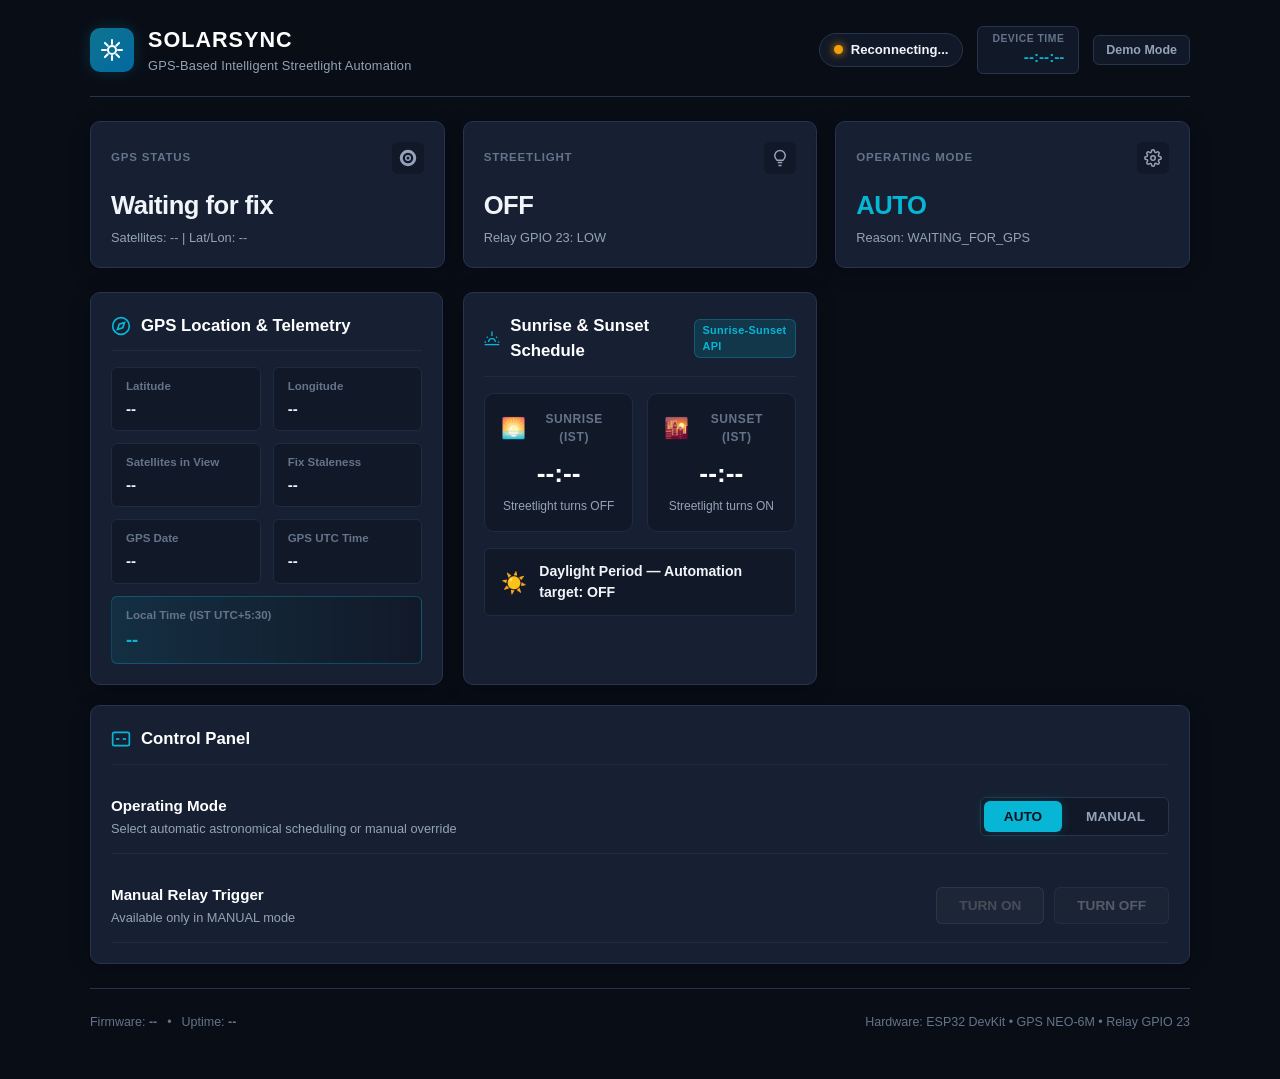
==== frontend/index.html @ d2d568d8 "Initial commit: ESP32 SolarSync smart streetlight firmware and web dashboard" ====
<!DOCTYPE html>
<html lang="en">

<head>
  <meta charset="UTF-8">
  <meta name="viewport" content="width=device-width, initial-scale=1.0">
  <title>SolarSync — Smart Streetlight Automation</title>
  <link rel="stylesheet" href="style.css">
</head>

<body>
  <!-- Demo Mode Banner (Hidden by default) -->
  <div id="demo-banner" class="demo-banner hidden" role="alert">
    <span>⚠️ DEMO MODE — SAMPLE DATA, NOT FROM HARDWARE</span>
    <button id="btn-exit-demo" class="btn-demo-exit" title="Exit Demo Mode">Exit Demo</button>
  </div>

  <div class="app-container">
    <!-- Top Bar -->
    <header class="top-bar">
      <div class="brand">
        <div class="brand-icon">
          <!-- Streetlight / Solar SVG -->
          <svg viewBox="0 0 24 24" fill="none" stroke="currentColor" stroke-width="2" stroke-linecap="round"
            stroke-linejoin="round">
            <path
              d="M12 2v4M12 18v4M4.93 4.93l2.83 2.83M16.24 16.24l2.83 2.83M2 12h4M18 12h4M4.93 19.07l2.83-2.83M16.24 7.76l2.83-2.83" />
            <circle cx="12" cy="12" r="4" />
          </svg>
        </div>
        <div>
          <h1 class="brand-title">SOLARSYNC</h1>
          <p class="brand-subtitle">GPS-Based Intelligent Streetlight Automation</p>
        </div>
      </div>

      <div class="header-status">
        <div class="status-pill" id="connection-pill">
          <span class="status-dot dot-offline" id="connection-dot"></span>
          <span id="connection-text">Connecting...</span>
        </div>
        <div class="system-time" id="header-time-container">
          <span class="time-label">DEVICE TIME</span>
          <span class="time-value" id="header-time">--:--:--</span>
        </div>
        <button id="btn-toggle-demo" class="btn-secondary-sm" title="Toggle Simulation Demo Mode">Demo Mode</button>
      </div>
    </header>

    <!-- Global Offline Warning Banner -->
    <div id="offline-banner" class="offline-alert hidden" role="alert">
      <span>⚠️ ESP32 unreachable. Attempting automatic reconnection... Live data is stale.</span>
    </div>

    <!-- Overview Cards (3 Cards) -->
    <section class="overview-grid">
      <!-- 1. GPS Status -->
      <div class="card overview-card">
        <div class="card-header">
          <span class="card-label">GPS STATUS</span>
          <div class="icon-wrap">
            <svg viewBox="0 0 24 24" fill="none" stroke="currentColor" stroke-width="2">
              <path d="M12 2a10 10 0 1 0 10 10A10 10 0 0 0 12 2zm0 18a8 8 0 1 1 8-8 8 8 0 0 1-8 8z" />
              <circle cx="12" cy="12" r="3" />
            </svg>
          </div>
        </div>
        <div class="overview-body">
          <div class="overview-primary" id="card-gps-badge">Waiting for fix</div>
          <div class="overview-sub" id="card-gps-sub">Satellites: -- | Lat/Lon: --</div>
        </div>
      </div>

      <!-- 2. Streetlight Status -->
      <div class="card overview-card" id="card-light-container">
        <div class="card-header">
          <span class="card-label">STREETLIGHT</span>
          <div class="icon-wrap" id="light-icon-wrap">
            <svg viewBox="0 0 24 24" fill="none" stroke="currentColor" stroke-width="2">
              <path d="M9 18h6M10 22h4M12 2a7 7 0 0 0-7 7c0 2.5 1.5 4.5 3 6h8c1.5-1.5 3-3.5 3-6a7 7 0 0 0-7-7z" />
            </svg>
          </div>
        </div>
        <div class="overview-body">
          <div class="overview-primary light-state" id="card-light-state">OFF</div>
          <div class="overview-sub" id="card-light-sub">Relay GPIO 23: LOW</div>
        </div>
      </div>

      <!-- 3. Operating Mode -->
      <div class="card overview-card">
        <div class="card-header">
          <span class="card-label">OPERATING MODE</span>
          <div class="icon-wrap">
            <svg viewBox="0 0 24 24" fill="none" stroke="currentColor" stroke-width="2">
              <path d="M12 15a3 3 0 1 0 0-6 3 3 0 0 0 0 6z" />
              <path
                d="M19.4 15a1.65 1.65 0 0 0 .33 1.82l.06.06a2 2 0 1 1-2.83 2.83l-.06-.06a1.65 1.65 0 0 0-1.82-.33 1.65 1.65 0 0 0-1 1.51V21a2 2 0 1 1-4 0v-.09A1.65 1.65 0 0 0 9 19.4a1.65 1.65 0 0 0-1.82.33l-.06.06a2 2 0 1 1-2.83-2.83l.06-.06a1.65 1.65 0 0 0 .33-1.82 1.65 1.65 0 0 0-1.51-1H3a2 2 0 1 1 0-4h.09A1.65 1.65 0 0 0 4.6 9a1.65 1.65 0 0 0-.33-1.82l-.06-.06a2 2 0 1 1 2.83-2.83l.06.06a1.65 1.65 0 0 0 1.82.33H9a1.65 1.65 0 0 0 1-1.51V3a2 2 0 1 1 4 0v.09a1.65 1.65 0 0 0 1 1.51 1.65 1.65 0 0 0 1.82-.33l.06-.06a2 2 0 1 1 2.83 2.83l-.06.06a1.65 1.65 0 0 0-.33 1.82V9a1.65 1.65 0 0 0 1.51 1H21a2 2 0 1 1 0 4h-.09a1.65 1.65 0 0 0-1.51 1z" />
            </svg>
          </div>
        </div>
        <div class="overview-body">
          <div class="overview-primary mode-badge" id="card-mode-badge">AUTO</div>
          <div class="overview-sub" id="card-mode-reason">Reason: WAITING_FOR_GPS</div>
        </div>
      </div>
    </section>

    <!-- Main Content Grid -->
    <main class="details-grid">
      <!-- GPS Information Section -->
      <section class="card detail-card">
        <div class="section-title">
          <svg viewBox="0 0 24 24" fill="none" stroke="currentColor" stroke-width="2" class="title-icon">
            <circle cx="12" cy="12" r="10" />
            <polygon points="16.24 7.76 14.12 14.12 7.76 16.24 9.88 9.88 16.24 7.76" />
          </svg>
          <h2>GPS Location & Telemetry</h2>
        </div>

        <div class="gps-telemetry-grid">
          <div class="metric-item">
            <span class="metric-label">Latitude</span>
            <span class="metric-val" id="gps-lat">--</span>
          </div>
          <div class="metric-item">
            <span class="metric-label">Longitude</span>
            <span class="metric-val" id="gps-lon">--</span>
          </div>
          <div class="metric-item">
            <span class="metric-label">Satellites in View</span>
            <span class="metric-val" id="gps-sats">--</span>
          </div>
          <div class="metric-item">
            <span class="metric-label">Fix Staleness</span>
            <span class="metric-val" id="gps-age">--</span>
          </div>
          <div class="metric-item">
            <span class="metric-label">GPS Date</span>
            <span class="metric-val" id="gps-date">--</span>
          </div>
          <div class="metric-item">
            <span class="metric-label">GPS UTC Time</span>
            <span class="metric-val" id="gps-utc">--</span>
          </div>
          <div class="metric-item highlight-metric">
            <span class="metric-label">Local Time (IST UTC+5:30)</span>
            <span class="metric-val accent-val" id="gps-local">--</span>
          </div>
        </div>
      </section>

      <!-- Solar Schedule Section -->
      <section class="card detail-card">
        <div class="section-title">
          <svg viewBox="0 0 24 24" fill="none" stroke="currentColor" stroke-width="2" class="title-icon">
            <path d="M17 18a5 5 0 0 0-10 0" />
            <line x1="12" y1="2" x2="12" y2="9" />
            <line x1="4.22" y1="10.22" x2="5.64" y2="11.64" />
            <line x1="1" y1="18" x2="3" y2="18" />
            <line x1="21" y1="18" x2="23" y2="18" />
            <line x1="18.36" y1="11.64" x2="19.78" y2="10.22" />
            <line x1="23" y1="22" x2="1" y2="22" />
          </svg>
          <h2>Sunrise & Sunset Schedule</h2>
          <span class="api-tag">Sunrise-Sunset API</span>
        </div>

        <div class="solar-timing-container">
          <div class="solar-card sunrise-card">
            <div class="solar-badge-header">
              <span class="solar-icon">🌅</span>
              <span class="solar-label">SUNRISE (IST)</span>
            </div>
            <div class="solar-time" id="val-sunrise">--:--</div>
            <div class="solar-desc">Streetlight turns OFF</div>
          </div>

          <div class="solar-card sunset-card">
            <div class="solar-badge-header">
              <span class="solar-icon">🌇</span>
              <span class="solar-label">SUNSET (IST)</span>
            </div>
            <div class="solar-time" id="val-sunset">--:--</div>
            <div class="solar-desc">Streetlight turns ON</div>
          </div>
        </div>

        <div class="solar-state-banner" id="solar-state-container">
          <span class="state-icon" id="solar-state-icon">☀️</span>
          <span class="state-text" id="solar-state-text">Daylight Period — Automation target: OFF</span>
        </div>
      </section>

      <!-- Control Panel -->
      <section class="card detail-card control-panel">
        <div class="section-title">
          <svg viewBox="0 0 24 24" fill="none" stroke="currentColor" stroke-width="2" class="title-icon">
            <rect x="2" y="4" width="20" height="16" rx="2" />
            <line x1="6" y1="12" x2="10" y2="12" />
            <line x1="14" y1="12" x2="18" y2="12" />
          </svg>
          <h2>Control Panel</h2>
        </div>

        <div class="control-row">
          <div class="control-label-group">
            <span class="control-title">Operating Mode</span>
            <span class="control-desc">Select automatic astronomical scheduling or manual override</span>
          </div>
          <div class="mode-switch-group">
            <button id="btn-mode-auto" class="btn-toggle active" data-mode="AUTO">AUTO</button>
            <button id="btn-mode-manual" class="btn-toggle" data-mode="MANUAL">MANUAL</button>
          </div>
        </div>

        <div class="control-row manual-row" id="manual-controls">
          <div class="control-label-group">
            <span class="control-title">Manual Relay Trigger</span>
            <span class="control-desc" id="manual-desc">Available only in MANUAL mode</span>
          </div>
          <div class="manual-button-group">
            <button id="btn-light-on" class="btn-action btn-on" disabled>TURN ON</button>
            <button id="btn-light-off" class="btn-action btn-off" disabled>TURN OFF</button>
          </div>
        </div>

        <!-- Inline Status & Feedback Message -->
        <div id="control-feedback" class="feedback-msg hidden"></div>
      </section>
    </main>

    <!-- Footer -->
    <footer class="app-footer">
      <div class="footer-left">
        <span>Firmware: <strong id="foot-fw-ver">--</strong></span>
        <span>•</span>
        <span>Uptime: <strong id="foot-uptime">--</strong></span>
      </div>
      <div class="footer-right">
        <span>Hardware: ESP32 DevKit • GPS NEO-6M • Relay GPIO 23</span>
      </div>
    </footer>
  </div>

  <script src="config.js"></script>
  <script src="demo.js"></script>
  <script src="script.js"></script>
</body>

</html>
---- frontend/style.css ----
/* SolarSync - Smart Streetlight UI Stylesheet */
:root {
  --bg-primary: #090d16;
  --bg-secondary: #111827;
  --bg-card: #162032;
  --bg-card-hover: #1c2940;
  --border-color: #26354d;
  --border-subtle: #1e2c42;

  --text-main: #f1f5f9;
  --text-secondary: #94a3b8;
  --text-muted: #64748b;

  --accent-cyan: #06b6d4;
  --accent-cyan-glow: rgba(6, 182, 212, 0.2);
  --accent-blue: #3b82f6;
  --accent-green: #10b981;
  --accent-green-glow: rgba(16, 185, 129, 0.25);
  --accent-amber: #f59e0b;
  --accent-amber-glow: rgba(245, 158, 11, 0.2);
  --accent-red: #ef4444;

  --font-family: -apple-system, BlinkMacSystemFont, "Segoe UI", Roboto, "Helvetica Neue", Arial, sans-serif;
  --radius-sm: 6px;
  --radius-md: 10px;
  --radius-lg: 16px;
  --transition: all 0.2s cubic-bezier(0.4, 0, 0.2, 1);
}

*, *::before, *::after {
  box-sizing: border-box;
  margin: 0;
  padding: 0;
}

body {
  font-family: var(--font-family);
  background-color: var(--bg-primary);
  color: var(--text-main);
  min-height: 100vh;
  line-height: 1.5;
  -webkit-font-smoothing: antialiased;
}

/* Demo Banner */
.demo-banner {
  background: linear-gradient(90deg, #b45309, #d97706);
  color: #fff;
  padding: 8px 16px;
  text-align: center;
  font-size: 0.85rem;
  font-weight: 700;
  letter-spacing: 0.5px;
  display: flex;
  justify-content: center;
  align-items: center;
  gap: 16px;
  position: sticky;
  top: 0;
  z-index: 100;
  box-shadow: 0 2px 10px rgba(0,0,0,0.4);
}

.btn-demo-exit {
  background: rgba(0, 0, 0, 0.3);
  color: #fff;
  border: 1px solid rgba(255, 255, 255, 0.4);
  padding: 3px 10px;
  border-radius: var(--radius-sm);
  font-size: 0.75rem;
  cursor: pointer;
  transition: var(--transition);
}
.btn-demo-exit:hover {
  background: rgba(0, 0, 0, 0.6);
}

/* Container */
.app-container {
  max-width: 1140px;
  margin: 0 auto;
  padding: 24px 20px 48px;
  display: flex;
  flex-direction: column;
  gap: 24px;
}

/* Top Bar */
.top-bar {
  display: flex;
  justify-content: space-between;
  align-items: center;
  flex-wrap: wrap;
  gap: 16px;
  padding-bottom: 20px;
  border-bottom: 1px solid var(--border-color);
}

.brand {
  display: flex;
  align-items: center;
  gap: 14px;
}

.brand-icon {
  width: 44px;
  height: 44px;
  background: linear-gradient(135deg, #0e7490, #0369a1);
  border-radius: var(--radius-md);
  display: flex;
  align-items: center;
  justify-content: center;
  color: #fff;
  box-shadow: 0 0 16px var(--accent-cyan-glow);
}

.brand-icon svg {
  width: 24px;
  height: 24px;
}

.brand-title {
  font-size: 1.35rem;
  font-weight: 800;
  letter-spacing: 1px;
  color: #fff;
}

.brand-subtitle {
  font-size: 0.8rem;
  color: var(--text-secondary);
  letter-spacing: 0.2px;
}

.header-status {
  display: flex;
  align-items: center;
  gap: 14px;
  flex-wrap: wrap;
}

.status-pill {
  display: flex;
  align-items: center;
  gap: 8px;
  background-color: var(--bg-secondary);
  border: 1px solid var(--border-color);
  padding: 6px 14px;
  border-radius: 999px;
  font-size: 0.82rem;
  font-weight: 600;
}

.status-dot {
  width: 9px;
  height: 9px;
  border-radius: 50%;
  display: inline-block;
}

.dot-online {
  background-color: var(--accent-green);
  box-shadow: 0 0 8px var(--accent-green);
}

.dot-offline {
  background-color: var(--accent-red);
  box-shadow: 0 0 8px var(--accent-red);
}

.dot-amber {
  background-color: var(--accent-amber);
  box-shadow: 0 0 8px var(--accent-amber);
}

.system-time {
  display: flex;
  flex-direction: column;
  background-color: var(--bg-secondary);
  border: 1px solid var(--border-color);
  padding: 4px 14px;
  border-radius: var(--radius-sm);
  text-align: right;
}

.time-label {
  font-size: 0.65rem;
  color: var(--text-muted);
  font-weight: 700;
  letter-spacing: 0.5px;
}

.time-value {
  font-size: 0.95rem;
  font-weight: 700;
  font-variant-numeric: tabular-nums;
  color: var(--accent-cyan);
}

.btn-secondary-sm {
  background-color: var(--bg-secondary);
  color: var(--text-secondary);
  border: 1px solid var(--border-color);
  padding: 7px 12px;
  border-radius: var(--radius-sm);
  font-size: 0.78rem;
  font-weight: 600;
  cursor: pointer;
  transition: var(--transition);
}

.btn-secondary-sm:hover {
  background-color: var(--bg-card-hover);
  color: var(--text-main);
  border-color: var(--text-muted);
}

/* Offline Alert */
.offline-alert {
  background: rgba(239, 68, 68, 0.15);
  border: 1px solid var(--accent-red);
  color: #fca5a5;
  padding: 12px 18px;
  border-radius: var(--radius-md);
  font-size: 0.88rem;
  font-weight: 600;
  text-align: center;
}

/* Overview Cards */
.overview-grid {
  display: grid;
  grid-template-columns: repeat(auto-fit, minmax(260px, 1fr));
  gap: 18px;
}

.card {
  background-color: var(--bg-card);
  border: 1px solid var(--border-color);
  border-radius: var(--radius-md);
  padding: 20px;
  box-shadow: 0 4px 20px rgba(0, 0, 0, 0.25);
  transition: var(--transition);
}

.card:hover {
  border-color: #334460;
}

.overview-card .card-header {
  display: flex;
  justify-content: space-between;
  align-items: center;
  margin-bottom: 12px;
}

.card-label {
  font-size: 0.72rem;
  font-weight: 700;
  color: var(--text-muted);
  letter-spacing: 0.8px;
}

.icon-wrap {
  width: 32px;
  height: 32px;
  border-radius: var(--radius-sm);
  background-color: var(--bg-secondary);
  display: flex;
  align-items: center;
  justify-content: center;
  color: var(--text-secondary);
}

.icon-wrap svg {
  width: 18px;
  height: 18px;
}

.overview-primary {
  font-size: 1.6rem;
  font-weight: 800;
  letter-spacing: -0.5px;
  margin-bottom: 4px;
}

.overview-sub {
  font-size: 0.8rem;
  color: var(--text-secondary);
}

/* Streetlight specific state */
.light-state.on {
  color: #fef08a;
  text-shadow: 0 0 14px rgba(254, 240, 138, 0.5);
}

.light-state.off {
  color: var(--text-muted);
}

#light-icon-wrap.active {
  background-color: rgba(245, 158, 11, 0.2);
  color: #fef08a;
  box-shadow: 0 0 16px var(--accent-amber-glow);
}

/* Mode badge */
.mode-badge {
  color: var(--accent-cyan);
}

/* Main Details Grid */
.details-grid {
  display: grid;
  grid-template-columns: repeat(auto-fit, minmax(320px, 1fr));
  gap: 20px;
}

.detail-card {
  display: flex;
  flex-direction: column;
  gap: 16px;
}

.section-title {
  display: flex;
  align-items: center;
  gap: 10px;
  padding-bottom: 12px;
  border-bottom: 1px solid var(--border-subtle);
}

.section-title h2 {
  font-size: 1.05rem;
  font-weight: 700;
  color: #fff;
  flex-grow: 1;
}

.title-icon {
  width: 20px;
  height: 20px;
  color: var(--accent-cyan);
}

.api-tag {
  background-color: rgba(6, 182, 212, 0.15);
  color: var(--accent-cyan);
  border: 1px solid rgba(6, 182, 212, 0.3);
  font-size: 0.68rem;
  font-weight: 700;
  padding: 2px 8px;
  border-radius: var(--radius-sm);
  letter-spacing: 0.3px;
}

/* GPS Telemetry Grid */
.gps-telemetry-grid {
  display: grid;
  grid-template-columns: 1fr 1fr;
  gap: 12px;
}

.metric-item {
  background-color: var(--bg-secondary);
  border: 1px solid var(--border-subtle);
  border-radius: var(--radius-sm);
  padding: 10px 14px;
  display: flex;
  flex-direction: column;
  gap: 2px;
}

.metric-label {
  font-size: 0.72rem;
  font-weight: 600;
  color: var(--text-muted);
}

.metric-val {
  font-size: 0.95rem;
  font-weight: 700;
  color: var(--text-main);
  font-variant-numeric: tabular-nums;
  word-break: break-all;
}

.highlight-metric {
  grid-column: 1 / -1;
  background: linear-gradient(90deg, rgba(6, 182, 212, 0.1), rgba(17, 24, 39, 0.8));
  border-color: rgba(6, 182, 212, 0.3);
}

.accent-val {
  color: var(--accent-cyan);
  font-size: 1.15rem;
}

/* Solar Timing Cards */
.solar-timing-container {
  display: grid;
  grid-template-columns: 1fr 1fr;
  gap: 14px;
}

.solar-card {
  background-color: var(--bg-secondary);
  border: 1px solid var(--border-subtle);
  border-radius: var(--radius-md);
  padding: 16px;
  text-align: center;
  transition: var(--transition);
}

.solar-badge-header {
  display: flex;
  align-items: center;
  justify-content: center;
  gap: 6px;
  margin-bottom: 8px;
}

.solar-icon {
  font-size: 1.25rem;
}

.solar-label {
  font-size: 0.75rem;
  font-weight: 700;
  color: var(--text-muted);
  letter-spacing: 0.6px;
}

.solar-time {
  font-size: 1.65rem;
  font-weight: 800;
  font-variant-numeric: tabular-nums;
  color: #fff;
  margin-bottom: 4px;
}

.solar-desc {
  font-size: 0.75rem;
  color: var(--text-secondary);
}

.solar-state-banner {
  background-color: var(--bg-secondary);
  border: 1px solid var(--border-subtle);
  border-radius: var(--radius-sm);
  padding: 12px 16px;
  display: flex;
  align-items: center;
  gap: 12px;
  font-size: 0.88rem;
  font-weight: 600;
}

.state-icon {
  font-size: 1.3rem;
}

/* Control Panel */
.control-panel {
  grid-column: 1 / -1;
}

.control-row {
  display: flex;
  justify-content: space-between;
  align-items: center;
  flex-wrap: wrap;
  gap: 16px;
  padding: 14px 0;
  border-bottom: 1px solid var(--border-subtle);
}

.control-row:last-of-type {
  border-bottom: none;
}

.control-label-group {
  display: flex;
  flex-direction: column;
  gap: 2px;
}

.control-title {
  font-size: 0.95rem;
  font-weight: 700;
  color: #fff;
}

.control-desc {
  font-size: 0.8rem;
  color: var(--text-secondary);
}

/* Toggle buttons */
.mode-switch-group {
  display: flex;
  background-color: var(--bg-secondary);
  border: 1px solid var(--border-color);
  border-radius: var(--radius-sm);
  padding: 3px;
  gap: 4px;
}

.btn-toggle {
  background: transparent;
  border: none;
  color: var(--text-secondary);
  font-size: 0.85rem;
  font-weight: 700;
  padding: 8px 20px;
  border-radius: var(--radius-sm);
  cursor: pointer;
  transition: var(--transition);
}

.btn-toggle:hover:not(.active) {
  color: var(--text-main);
}

.btn-toggle.active {
  background-color: var(--accent-cyan);
  color: #0b111e;
  box-shadow: 0 0 12px var(--accent-cyan-glow);
}

.manual-button-group {
  display: flex;
  gap: 10px;
}

.btn-action {
  font-size: 0.85rem;
  font-weight: 700;
  padding: 10px 22px;
  border-radius: var(--radius-sm);
  border: 1px solid transparent;
  cursor: pointer;
  transition: var(--transition);
}

.btn-action:disabled {
  opacity: 0.4;
  cursor: not-allowed;
  filter: grayscale(1);
}

.btn-on {
  background-color: rgba(16, 185, 129, 0.15);
  color: var(--accent-green);
  border-color: rgba(16, 185, 129, 0.4);
}

.btn-on:hover:not(:disabled) {
  background-color: var(--accent-green);
  color: #0b111e;
  box-shadow: 0 0 14px var(--accent-green-glow);
}

.btn-off {
  background-color: rgba(239, 68, 68, 0.15);
  color: #fca5a5;
  border-color: rgba(239, 68, 68, 0.4);
}

.btn-off:hover:not(:disabled) {
  background-color: var(--accent-red);
  color: #fff;
  box-shadow: 0 0 14px rgba(239, 68, 68, 0.4);
}

/* Feedback message */
.feedback-msg {
  padding: 10px 16px;
  border-radius: var(--radius-sm);
  font-size: 0.85rem;
  font-weight: 600;
  animation: fadeIn 0.2s ease-in;
}

.feedback-msg.success {
  background-color: rgba(16, 185, 129, 0.15);
  color: #a7f3d0;
  border: 1px solid rgba(16, 185, 129, 0.3);
}

.feedback-msg.error {
  background-color: rgba(239, 68, 68, 0.15);
  color: #fca5a5;
  border: 1px solid rgba(239, 68, 68, 0.3);
}

/* Footer */
.app-footer {
  display: flex;
  justify-content: space-between;
  align-items: center;
  flex-wrap: wrap;
  gap: 12px;
  padding-top: 24px;
  border-top: 1px solid var(--border-color);
  font-size: 0.78rem;
  color: var(--text-muted);
}

.footer-left {
  display: flex;
  align-items: center;
  gap: 10px;
}

.hidden {
  display: none !important;
}

@keyframes fadeIn {
  from { opacity: 0; transform: translateY(-4px); }
  to { opacity: 1; transform: translateY(0); }
}

/* Responsive */
@media (max-width: 768px) {
  .app-container {
    padding: 16px 12px 32px;
  }
  .overview-grid {
    grid-template-columns: 1fr;
  }
  .details-grid {
    grid-template-columns: 1fr;
  }
  .solar-timing-container {
    grid-template-columns: 1fr;
  }
  .top-bar {
    flex-direction: column;
    align-items: flex-start;
  }
  .header-status {
    width: 100%;
    justify-content: space-between;
  }
}
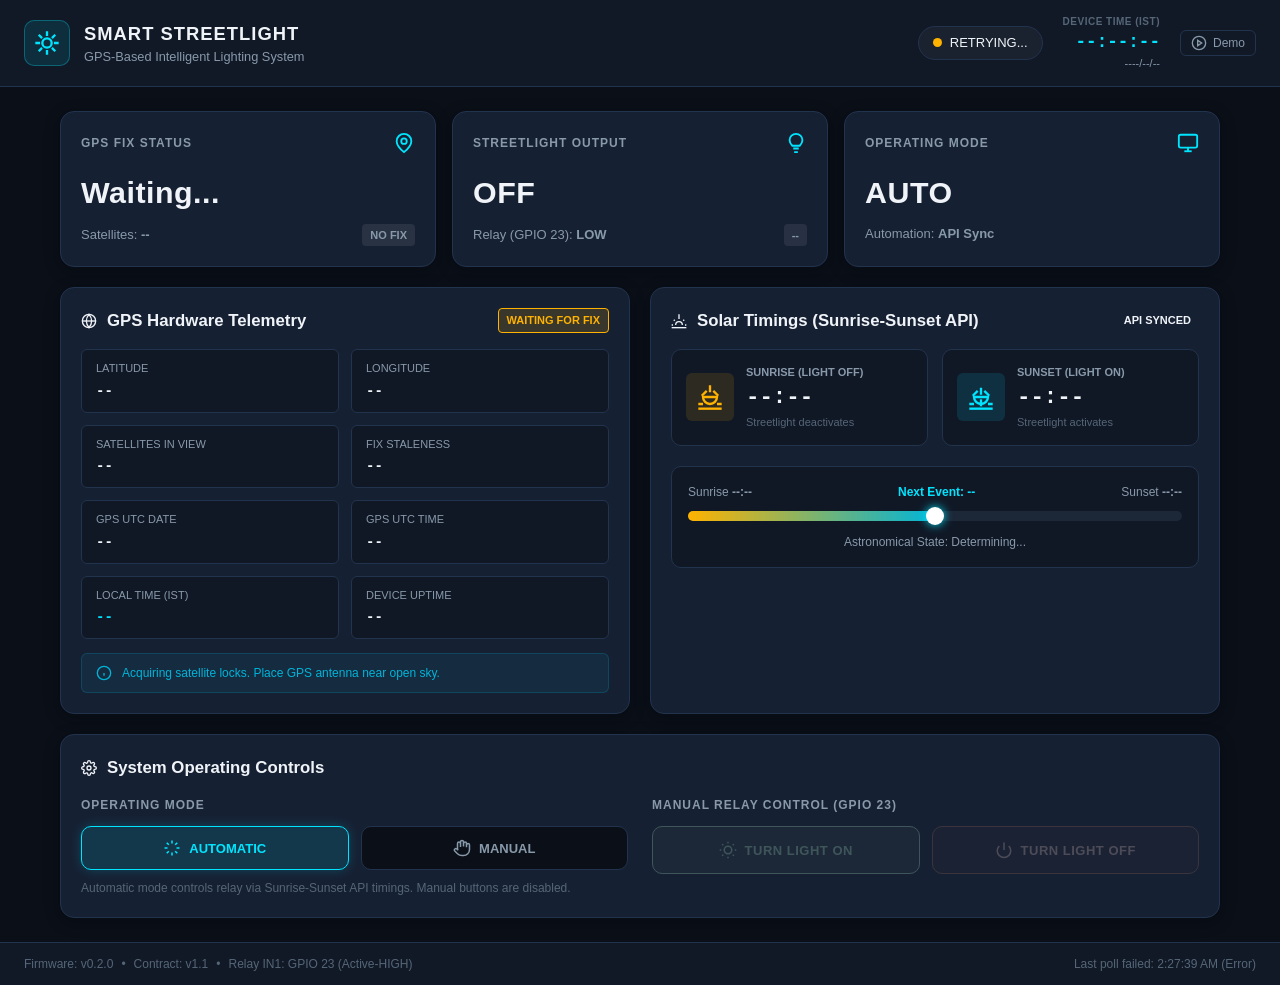
==== commit 6d01649a: "Person A: Deliver SolarSync web dashboard, LittleFS data assets, mock server, and guides" ====
--- a/frontend/index.html
+++ b/frontend/index.html
@@ -1,251 +1,361 @@
 <!DOCTYPE html>
 <html lang="en">
-
 <head>
   <meta charset="UTF-8">
   <meta name="viewport" content="width=device-width, initial-scale=1.0">
-  <title>SolarSync — Smart Streetlight Automation</title>
+  <title>Smart Streetlight | GPS-Based Intelligent Lighting System</title>
   <link rel="stylesheet" href="style.css">
 </head>
-
 <body>
-  <!-- Demo Mode Banner (Hidden by default) -->
-  <div id="demo-banner" class="demo-banner hidden" role="alert">
-    <span>⚠️ DEMO MODE — SAMPLE DATA, NOT FROM HARDWARE</span>
-    <button id="btn-exit-demo" class="btn-demo-exit" title="Exit Demo Mode">Exit Demo</button>
+  <!-- Skip link for accessibility -->
+  <a href="#main-content" class="skip-link">Skip to main content</a>
+
+  <!-- Demo Mode Persistent Banner (Hidden in real mode) -->
+  <div id="demo-banner" class="demo-banner hidden" role="alert" aria-live="assertive">
+    <div class="banner-content">
+      <svg class="icon banner-icon" viewBox="0 0 24 24" fill="none" stroke="currentColor" stroke-width="2" aria-hidden="true">
+        <path d="M10.29 3.86L1.82 18a2 2 0 0 0 1.71 3h16.94a2 2 0 0 0 1.71-3L13.71 3.86a2 2 0 0 0-3.42 0z"/>
+        <line x1="12" y1="9" x2="12" y2="13"/>
+        <line x1="12" y1="17" x2="12.01" y2="17"/>
+      </svg>
+      <span><strong>DEMO MODE</strong> — SAMPLE DATA ONLY, NOT CONNECTED TO HARDWARE</span>
+      <button id="btn-exit-demo" class="btn btn-sm btn-outline-warning" title="Exit Demo Mode">Exit Demo</button>
+    </div>
   </div>
 
-  <div class="app-container">
-    <!-- Top Bar -->
-    <header class="top-bar">
-      <div class="brand">
-        <div class="brand-icon">
-          <!-- Streetlight / Solar SVG -->
-          <svg viewBox="0 0 24 24" fill="none" stroke="currentColor" stroke-width="2" stroke-linecap="round"
-            stroke-linejoin="round">
-            <path
-              d="M12 2v4M12 18v4M4.93 4.93l2.83 2.83M16.24 16.24l2.83 2.83M2 12h4M18 12h4M4.93 19.07l2.83-2.83M16.24 7.76l2.83-2.83" />
-            <circle cx="12" cy="12" r="4" />
-          </svg>
-        </div>
-        <div>
-          <h1 class="brand-title">SOLARSYNC</h1>
-          <p class="brand-subtitle">GPS-Based Intelligent Streetlight Automation</p>
-        </div>
-      </div>
-
-      <div class="header-status">
-        <div class="status-pill" id="connection-pill">
-          <span class="status-dot dot-offline" id="connection-dot"></span>
-          <span id="connection-text">Connecting...</span>
-        </div>
-        <div class="system-time" id="header-time-container">
-          <span class="time-label">DEVICE TIME</span>
-          <span class="time-value" id="header-time">--:--:--</span>
-        </div>
-        <button id="btn-toggle-demo" class="btn-secondary-sm" title="Toggle Simulation Demo Mode">Demo Mode</button>
-      </div>
-    </header>
-
-    <!-- Global Offline Warning Banner -->
-    <div id="offline-banner" class="offline-alert hidden" role="alert">
-      <span>⚠️ ESP32 unreachable. Attempting automatic reconnection... Live data is stale.</span>
-    </div>
-
-    <!-- Overview Cards (3 Cards) -->
-    <section class="overview-grid">
-      <!-- 1. GPS Status -->
-      <div class="card overview-card">
-        <div class="card-header">
-          <span class="card-label">GPS STATUS</span>
-          <div class="icon-wrap">
-            <svg viewBox="0 0 24 24" fill="none" stroke="currentColor" stroke-width="2">
-              <path d="M12 2a10 10 0 1 0 10 10A10 10 0 0 0 12 2zm0 18a8 8 0 1 1 8-8 8 8 0 0 1-8 8z" />
-              <circle cx="12" cy="12" r="3" />
+  <header class="topbar" role="banner">
+    <div class="header-brand">
+      <div class="brand-icon-wrapper" aria-hidden="true">
+        <svg class="brand-icon" viewBox="0 0 24 24" fill="none" stroke="currentColor" stroke-width="2">
+          <path d="M12 2v4M12 18v4M4.93 4.93l2.83 2.83M16.24 16.24l2.83 2.83M2 12h4M18 12h4M4.93 19.07l2.83-2.83M16.24 7.76l2.83-2.83"/>
+          <circle cx="12" cy="12" r="4"/>
+        </svg>
+      </div>
+      <div>
+        <h1 class="system-title">SMART STREETLIGHT</h1>
+        <p class="system-subtitle">GPS-Based Intelligent Lighting System</p>
+      </div>
+    </div>
+
+    <div class="header-meta">
+      <!-- Connectivity Indicator -->
+      <div class="status-badge" id="esp-status-badge" role="status" aria-live="polite" aria-label="ESP32 connection status">
+        <span class="status-dot" id="esp-status-dot" aria-hidden="true"></span>
+        <span id="esp-status-text">Connecting...</span>
+      </div>
+
+      <!-- ESP32 Clock / Last Updated -->
+      <div class="system-clock">
+        <span class="clock-label">DEVICE TIME (IST)</span>
+        <span class="clock-value" id="topbar-clock" aria-live="off">--:--:--</span>
+        <span class="clock-sub" id="topbar-date">----/--/--</span>
+      </div>
+
+      <!-- Demo toggle button -->
+      <button id="btn-toggle-demo" class="btn btn-sm btn-ghost" title="Toggle Simulation Demo Mode" aria-pressed="false">
+        <svg class="icon" viewBox="0 0 24 24" fill="none" stroke="currentColor" stroke-width="2" aria-hidden="true">
+          <circle cx="12" cy="12" r="10"/>
+          <polygon points="10 8 16 12 10 16 10 8"/>
+        </svg>
+        <span id="demo-toggle-label">Demo</span>
+      </button>
+    </div>
+  </header>
+
+  <!-- Unreachable / Error Alert Banner -->
+  <div id="unreachable-alert" class="alert-bar alert-danger hidden" role="alert" aria-live="assertive">
+    <svg class="icon alert-icon" viewBox="0 0 24 24" fill="none" stroke="currentColor" stroke-width="2" aria-hidden="true">
+      <circle cx="12" cy="12" r="10"/>
+      <line x1="12" y1="8" x2="12" y2="12"/>
+      <line x1="12" y1="16" x2="12.01" y2="16"/>
+    </svg>
+    <span id="unreachable-message">ESP32 unreachable. Attempting to reconnect...</span>
+  </div>
+
+  <!-- Wi-Fi state warning (wifiConnected:false scenario) -->
+  <div id="wifi-warn-alert" class="alert-bar alert-warn hidden" role="status" aria-live="polite">
+    <svg class="icon" viewBox="0 0 24 24" fill="none" stroke="currentColor" stroke-width="2" aria-hidden="true">
+      <line x1="1" y1="1" x2="23" y2="23"/>
+      <path d="M16.72 11.06A10.94 10.94 0 0 1 19 12.55M5 12.55a10.94 10.94 0 0 1 5.17-2.39M10.71 5.05A16 16 0 0 1 22.56 9M1.42 9a15.91 15.91 0 0 1 4.7-2.88M8.53 16.11a6 6 0 0 1 6.95 0M12 20h.01"/>
+    </svg>
+    <span>ESP32 is reporting Wi-Fi disconnected. API data may be stale.</span>
+  </div>
+
+  <main id="main-content" class="dashboard-grid">
+    <!-- SECTION B: OVERVIEW CARDS (3 CARDS) -->
+    <section class="overview-section" aria-label="System Overview">
+      <!-- Card 1: GPS Status -->
+      <div class="card overview-card" id="card-gps-overview">
+        <div class="card-header">
+          <span class="card-label">GPS Fix Status</span>
+          <svg class="card-icon" viewBox="0 0 24 24" fill="none" stroke="currentColor" stroke-width="2" aria-hidden="true">
+            <path d="M12 2a8 8 0 0 0-8 8c0 5.25 8 12 8 12s8-6.75 8-12a8 8 0 0 0-8-8z"/>
+            <circle cx="12" cy="10" r="3"/>
+          </svg>
+        </div>
+        <div class="overview-body">
+          <div class="overview-primary" id="overview-gps-fix" aria-live="polite">Waiting...</div>
+          <div class="overview-meta">
+            <span>Satellites: <strong id="overview-satellites">--</strong></span>
+            <span id="overview-gps-signal-badge" class="badge badge-dim">NO FIX</span>
+          </div>
+        </div>
+      </div>
+
+      <!-- Card 2: Streetlight Status -->
+      <div class="card overview-card" id="card-light-overview">
+        <div class="card-header">
+          <span class="card-label">Streetlight Output</span>
+          <svg class="card-icon" id="light-bulb-icon" viewBox="0 0 24 24" fill="none" stroke="currentColor" stroke-width="2" aria-hidden="true">
+            <path d="M9 18h6M10 22h4M12 2a7 7 0 0 0-7 7c0 2.5 1.5 4.5 3 6h8c1.5-1.5 3-3.5 3-6a7 7 0 0 0-7-7z"/>
+          </svg>
+        </div>
+        <div class="overview-body">
+          <div class="overview-primary" id="overview-light-state" aria-live="polite">OFF</div>
+          <div class="overview-meta">
+            <span>Relay (GPIO 23): <strong id="overview-relay-state">LOW</strong></span>
+            <span id="overview-daynight-badge" class="badge badge-dim">--</span>
+          </div>
+        </div>
+      </div>
+
+      <!-- Card 3: Operating Mode -->
+      <div class="card overview-card" id="card-mode-overview">
+        <div class="card-header">
+          <span class="card-label">Operating Mode</span>
+          <svg class="card-icon" viewBox="0 0 24 24" fill="none" stroke="currentColor" stroke-width="2" aria-hidden="true">
+            <rect x="2" y="3" width="20" height="14" rx="2" ry="2"/>
+            <line x1="8" y1="21" x2="16" y2="21"/>
+            <line x1="12" y1="17" x2="12" y2="21"/>
+          </svg>
+        </div>
+        <div class="overview-body">
+          <div class="overview-primary" id="overview-mode-state" aria-live="polite">AUTO</div>
+          <div class="overview-meta">
+            <span>Automation: <strong id="overview-auto-reason">API Sync</strong></span>
+          </div>
+        </div>
+      </div>
+    </section>
+
+    <!-- SECTION C & D: TWO COLUMN DETAILS -->
+    <div class="dashboard-details-grid">
+      <!-- SECTION C: GPS DETAILED INFORMATION -->
+      <section class="card detail-card" id="card-gps-detail" aria-labelledby="heading-gps-detail">
+        <div class="card-header">
+          <h2 id="heading-gps-detail" class="card-title">
+            <svg class="icon" viewBox="0 0 24 24" fill="none" stroke="currentColor" stroke-width="2" aria-hidden="true">
+              <circle cx="12" cy="12" r="10"/>
+              <line x1="2" y1="12" x2="22" y2="12"/>
+              <path d="M12 2a15.3 15.3 0 0 1 4 10 15.3 15.3 0 0 1-4 10 15.3 15.3 0 0 1-4-10 15.3 15.3 0 0 1 4-10z"/>
             </svg>
-          </div>
-        </div>
-        <div class="overview-body">
-          <div class="overview-primary" id="card-gps-badge">Waiting for fix</div>
-          <div class="overview-sub" id="card-gps-sub">Satellites: -- | Lat/Lon: --</div>
-        </div>
-      </div>
-
-      <!-- 2. Streetlight Status -->
-      <div class="card overview-card" id="card-light-container">
-        <div class="card-header">
-          <span class="card-label">STREETLIGHT</span>
-          <div class="icon-wrap" id="light-icon-wrap">
-            <svg viewBox="0 0 24 24" fill="none" stroke="currentColor" stroke-width="2">
-              <path d="M9 18h6M10 22h4M12 2a7 7 0 0 0-7 7c0 2.5 1.5 4.5 3 6h8c1.5-1.5 3-3.5 3-6a7 7 0 0 0-7-7z" />
+            GPS Hardware Telemetry
+          </h2>
+          <span class="telemetry-badge" id="gps-lock-tag">WAITING FOR FIX</span>
+        </div>
+
+        <div class="telemetry-grid">
+          <div class="telemetry-item">
+            <span class="telemetry-label">Latitude</span>
+            <span class="telemetry-value" id="gps-lat">--</span>
+          </div>
+          <div class="telemetry-item">
+            <span class="telemetry-label">Longitude</span>
+            <span class="telemetry-value" id="gps-lon">--</span>
+          </div>
+          <div class="telemetry-item">
+            <span class="telemetry-label">Satellites in View</span>
+            <span class="telemetry-value" id="gps-sats">--</span>
+          </div>
+          <div class="telemetry-item">
+            <span class="telemetry-label">Fix Staleness</span>
+            <span class="telemetry-value" id="gps-fix-age">--</span>
+          </div>
+          <div class="telemetry-item">
+            <span class="telemetry-label">GPS UTC Date</span>
+            <span class="telemetry-value" id="gps-date">--</span>
+          </div>
+          <div class="telemetry-item">
+            <span class="telemetry-label">GPS UTC Time</span>
+            <span class="telemetry-value" id="gps-utc-time">--</span>
+          </div>
+          <div class="telemetry-item">
+            <span class="telemetry-label">Local Time (IST)</span>
+            <span class="telemetry-value highlight" id="gps-local-time">--</span>
+          </div>
+          <div class="telemetry-item">
+            <span class="telemetry-label">Device Uptime</span>
+            <span class="telemetry-value" id="sys-uptime">--</span>
+          </div>
+        </div>
+
+        <div class="gps-notice-box" id="gps-notice" role="status">
+          <svg class="icon notice-icon" viewBox="0 0 24 24" fill="none" stroke="currentColor" stroke-width="2" aria-hidden="true">
+            <circle cx="12" cy="12" r="10"/>
+            <line x1="12" y1="16" x2="12" y2="12"/>
+            <line x1="12" y1="8" x2="12.01" y2="8"/>
+          </svg>
+          <span id="gps-notice-text">Acquiring satellite locks. Place GPS antenna near open sky.</span>
+        </div>
+      </section>
+
+      <!-- SECTION D: SUNRISE & SUNSET SCHEDULE -->
+      <section class="card detail-card" id="card-solar-detail" aria-labelledby="heading-solar-detail">
+        <div class="card-header">
+          <h2 id="heading-solar-detail" class="card-title">
+            <svg class="icon" viewBox="0 0 24 24" fill="none" stroke="currentColor" stroke-width="2" aria-hidden="true">
+              <path d="M17 18a5 5 0 0 0-10 0"/>
+              <line x1="12" y1="9" x2="12" y2="2"/>
+              <line x1="4.22" y1="10.22" x2="5.64" y2="11.64"/>
+              <line x1="1" y1="18" x2="3" y2="18"/>
+              <line x1="21" y1="18" x2="23" y2="18"/>
+              <line x1="18.36" y1="11.64" x2="19.78" y2="10.22"/>
+              <line x1="23" y1="22" x2="1" y2="22"/>
             </svg>
-          </div>
-        </div>
-        <div class="overview-body">
-          <div class="overview-primary light-state" id="card-light-state">OFF</div>
-          <div class="overview-sub" id="card-light-sub">Relay GPIO 23: LOW</div>
-        </div>
-      </div>
-
-      <!-- 3. Operating Mode -->
-      <div class="card overview-card">
-        <div class="card-header">
-          <span class="card-label">OPERATING MODE</span>
-          <div class="icon-wrap">
-            <svg viewBox="0 0 24 24" fill="none" stroke="currentColor" stroke-width="2">
-              <path d="M12 15a3 3 0 1 0 0-6 3 3 0 0 0 0 6z" />
-              <path
-                d="M19.4 15a1.65 1.65 0 0 0 .33 1.82l.06.06a2 2 0 1 1-2.83 2.83l-.06-.06a1.65 1.65 0 0 0-1.82-.33 1.65 1.65 0 0 0-1 1.51V21a2 2 0 1 1-4 0v-.09A1.65 1.65 0 0 0 9 19.4a1.65 1.65 0 0 0-1.82.33l-.06.06a2 2 0 1 1-2.83-2.83l.06-.06a1.65 1.65 0 0 0 .33-1.82 1.65 1.65 0 0 0-1.51-1H3a2 2 0 1 1 0-4h.09A1.65 1.65 0 0 0 4.6 9a1.65 1.65 0 0 0-.33-1.82l-.06-.06a2 2 0 1 1 2.83-2.83l.06.06a1.65 1.65 0 0 0 1.82.33H9a1.65 1.65 0 0 0 1-1.51V3a2 2 0 1 1 4 0v.09a1.65 1.65 0 0 0 1 1.51 1.65 1.65 0 0 0 1.82-.33l.06-.06a2 2 0 1 1 2.83 2.83l-.06.06a1.65 1.65 0 0 0-.33 1.82V9a1.65 1.65 0 0 0 1.51 1H21a2 2 0 1 1 0 4h-.09a1.65 1.65 0 0 0-1.51 1z" />
-            </svg>
-          </div>
-        </div>
-        <div class="overview-body">
-          <div class="overview-primary mode-badge" id="card-mode-badge">AUTO</div>
-          <div class="overview-sub" id="card-mode-reason">Reason: WAITING_FOR_GPS</div>
+            Solar Timings (Sunrise-Sunset API)
+          </h2>
+          <span class="badge" id="solar-api-tag">API SYNCED</span>
+        </div>
+
+        <div class="solar-timings-grid">
+          <div class="solar-event-card dawn">
+            <div class="solar-icon-wrapper" aria-hidden="true">
+              <svg class="solar-icon" viewBox="0 0 24 24" fill="none" stroke="currentColor" stroke-width="2">
+                <path d="M12 2v6M4.93 10.93l4.24-4.24M2 18h4M18 18h4M14.83 6.69l4.24 4.24"/>
+                <path d="M12 18a6 6 0 0 0 6-6H6a6 6 0 0 0 6 6z"/>
+                <line x1="2" y1="22" x2="22" y2="22"/>
+              </svg>
+            </div>
+            <div class="solar-event-info">
+              <span class="event-name">SUNRISE (LIGHT OFF)</span>
+              <span class="event-time" id="solar-sunrise-time">--:--</span>
+              <span class="event-desc">Streetlight deactivates</span>
+            </div>
+          </div>
+
+          <div class="solar-event-card dusk">
+            <div class="solar-icon-wrapper" aria-hidden="true">
+              <svg class="solar-icon" viewBox="0 0 24 24" fill="none" stroke="currentColor" stroke-width="2">
+                <path d="M12 10V4M4.93 10.93l4.24-4.24M2 18h4M18 18h4M14.83 6.69l4.24 4.24"/>
+                <path d="M12 18a6 6 0 0 0 6-6H6a6 6 0 0 0 6 6z"/>
+                <line x1="2" y1="22" x2="22" y2="22"/>
+                <line x1="12" y1="14" x2="12" y2="20"/>
+              </svg>
+            </div>
+            <div class="solar-event-info">
+              <span class="event-name">SUNSET (LIGHT ON)</span>
+              <span class="event-time" id="solar-sunset-time">--:--</span>
+              <span class="event-desc">Streetlight activates</span>
+            </div>
+          </div>
+        </div>
+
+        <!-- Visual Day/Night Solar Timeline -->
+        <div class="timeline-container" aria-label="Day/Night Progress Timeline">
+          <div class="timeline-labels">
+            <span>Sunrise <strong id="timeline-sunrise-lbl">--:--</strong></span>
+            <span class="timeline-next-event" id="timeline-countdown" aria-live="off">Next Event: --</span>
+            <span>Sunset <strong id="timeline-sunset-lbl">--:--</strong></span>
+          </div>
+          <div class="timeline-track" role="progressbar" aria-valuemin="0" aria-valuemax="100" aria-valuenow="50" aria-label="Daylight progress">
+            <div class="timeline-progress" id="timeline-progress-bar"></div>
+            <div class="timeline-marker" id="timeline-current-marker" title="Current Time"></div>
+          </div>
+          <div class="timeline-footer">
+            <span id="astronomical-state-text" aria-live="polite">Astronomical State: Determining...</span>
+          </div>
+        </div>
+      </section>
+    </div>
+
+    <!-- SECTION E: CONTROL PANEL -->
+    <section class="card control-card" id="card-control-panel" aria-labelledby="heading-control-panel">
+      <div class="card-header">
+        <h2 id="heading-control-panel" class="card-title">
+          <svg class="icon" viewBox="0 0 24 24" fill="none" stroke="currentColor" stroke-width="2" aria-hidden="true">
+            <circle cx="12" cy="12" r="3"/>
+            <path d="M19.4 15a1.65 1.65 0 0 0 .33 1.82l.06.06a2 2 0 0 1 0 2.83 2 2 0 0 1-2.83 0l-.06-.06a1.65 1.65 0 0 0-1.82-.33 1.65 1.65 0 0 0-1 1.51V21a2 2 0 0 1-2 2 2 2 0 0 1-2-2v-.09A1.65 1.65 0 0 0 9 19.4a1.65 1.65 0 0 0-1.82.33l-.06.06a2 2 0 0 1-2.83 0 2 2 0 0 1 0-2.83l.06-.06a1.65 1.65 0 0 0 .33-1.82 1.65 1.65 0 0 0-1.51-1H3a2 2 0 0 1-2-2 2 2 0 0 1 2-2h.09A1.65 1.65 0 0 0 4.6 9a1.65 1.65 0 0 0-.33-1.82l-.06-.06a2 2 0 0 1 0-2.83 2 2 0 0 1 2.83 0l.06.06a1.65 1.65 0 0 0 1.82.33H9a1.65 1.65 0 0 0 1-1.51V3a2 2 0 0 1 2-2 2 2 0 0 1 2 2v.09a1.65 1.65 0 0 0 1 1.51 1.65 1.65 0 0 0 1.82-.33l.06-.06a2 2 0 0 1 2.83 0 2 2 0 0 1 0 2.83l-.06.06a1.65 1.65 0 0 0-.33 1.82V9a1.65 1.65 0 0 0 1.51 1H21a2 2 0 0 1 2 2 2 2 0 0 1-2 2h-.09a1.65 1.65 0 0 0-1.51 1z"/>
+          </svg>
+          System Operating Controls
+        </h2>
+        <div id="control-spinner" class="spinner hidden" aria-label="Executing command..." role="status"></div>
+      </div>
+
+      <div class="control-layout">
+        <!-- Mode Switcher -->
+        <div class="control-group">
+          <label class="control-group-title" id="mode-toggle-label">Operating Mode</label>
+          <div class="mode-toggle-group" role="radiogroup" aria-labelledby="mode-toggle-label">
+            <button type="button" id="btn-mode-auto" class="btn btn-mode active" role="radio" aria-checked="true">
+              <svg class="btn-icon" viewBox="0 0 24 24" fill="none" stroke="currentColor" stroke-width="2" aria-hidden="true">
+                <path d="M12 2v4M12 18v4M4.93 4.93l2.83 2.83M16.24 16.24l2.83 2.83M2 12h4M18 12h4M4.93 19.07l2.83-2.83M16.24 7.76l2.83-2.83"/>
+              </svg>
+              <span>AUTOMATIC</span>
+            </button>
+            <button type="button" id="btn-mode-manual" class="btn btn-mode" role="radio" aria-checked="false">
+              <svg class="btn-icon" viewBox="0 0 24 24" fill="none" stroke="currentColor" stroke-width="2" aria-hidden="true">
+                <path d="M18 11V6a2 2 0 0 0-2-2v0a2 2 0 0 0-2 2v0"/>
+                <path d="M14 10V4a2 2 0 0 0-2-2v0a2 2 0 0 0-2 2v2"/>
+                <path d="M10 10.5V6a2 2 0 0 0-2-2v0a2 2 0 0 0-2 2v8"/>
+                <path d="M18 8a2 2 0 1 1 4 0v6a8 8 0 0 1-8 8h-2c-2.8 0-4.5-.86-5.99-2.34l-3.6-3.6a2 2 0 0 1 2.83-2.82L7 15"/>
+              </svg>
+              <span>MANUAL</span>
+            </button>
+          </div>
+          <p class="control-hint" id="mode-hint-text">
+            Automatic mode controls relay via Sunrise-Sunset API timings. Manual buttons are disabled.
+          </p>
+        </div>
+
+        <!-- Manual Actuation -->
+        <div class="control-group">
+          <label class="control-group-title" id="manual-btn-label">Manual Relay Control (GPIO 23)</label>
+          <div class="manual-button-group" aria-labelledby="manual-btn-label">
+            <button type="button" id="btn-light-on" class="btn btn-action btn-on" disabled aria-disabled="true">
+              <svg class="btn-icon" viewBox="0 0 24 24" fill="none" stroke="currentColor" stroke-width="2" aria-hidden="true">
+                <circle cx="12" cy="12" r="5"/>
+                <line x1="12" y1="1" x2="12" y2="3"/>
+                <line x1="12" y1="21" x2="12" y2="23"/>
+                <line x1="4.22" y1="4.22" x2="5.64" y2="5.64"/>
+                <line x1="18.36" y1="18.36" x2="19.78" y2="19.78"/>
+                <line x1="1" y1="12" x2="3" y2="12"/>
+                <line x1="21" y1="12" x2="23" y2="12"/>
+                <line x1="4.22" y1="19.78" x2="5.64" y2="18.36"/>
+                <line x1="18.36" y1="5.64" x2="19.78" y2="4.22"/>
+              </svg>
+              <span>TURN LIGHT ON</span>
+            </button>
+            <button type="button" id="btn-light-off" class="btn btn-action btn-off" disabled aria-disabled="true">
+              <svg class="btn-icon" viewBox="0 0 24 24" fill="none" stroke="currentColor" stroke-width="2" aria-hidden="true">
+                <path d="M18.36 6.64a9 9 0 1 1-12.73 0"/>
+                <line x1="12" y1="2" x2="12" y2="12"/>
+              </svg>
+              <span>TURN LIGHT OFF</span>
+            </button>
+          </div>
+          <div id="command-feedback" class="feedback-msg hidden" role="status" aria-live="polite"></div>
         </div>
       </div>
     </section>
-
-    <!-- Main Content Grid -->
-    <main class="details-grid">
-      <!-- GPS Information Section -->
-      <section class="card detail-card">
-        <div class="section-title">
-          <svg viewBox="0 0 24 24" fill="none" stroke="currentColor" stroke-width="2" class="title-icon">
-            <circle cx="12" cy="12" r="10" />
-            <polygon points="16.24 7.76 14.12 14.12 7.76 16.24 9.88 9.88 16.24 7.76" />
-          </svg>
-          <h2>GPS Location & Telemetry</h2>
-        </div>
-
-        <div class="gps-telemetry-grid">
-          <div class="metric-item">
-            <span class="metric-label">Latitude</span>
-            <span class="metric-val" id="gps-lat">--</span>
-          </div>
-          <div class="metric-item">
-            <span class="metric-label">Longitude</span>
-            <span class="metric-val" id="gps-lon">--</span>
-          </div>
-          <div class="metric-item">
-            <span class="metric-label">Satellites in View</span>
-            <span class="metric-val" id="gps-sats">--</span>
-          </div>
-          <div class="metric-item">
-            <span class="metric-label">Fix Staleness</span>
-            <span class="metric-val" id="gps-age">--</span>
-          </div>
-          <div class="metric-item">
-            <span class="metric-label">GPS Date</span>
-            <span class="metric-val" id="gps-date">--</span>
-          </div>
-          <div class="metric-item">
-            <span class="metric-label">GPS UTC Time</span>
-            <span class="metric-val" id="gps-utc">--</span>
-          </div>
-          <div class="metric-item highlight-metric">
-            <span class="metric-label">Local Time (IST UTC+5:30)</span>
-            <span class="metric-val accent-val" id="gps-local">--</span>
-          </div>
-        </div>
-      </section>
-
-      <!-- Solar Schedule Section -->
-      <section class="card detail-card">
-        <div class="section-title">
-          <svg viewBox="0 0 24 24" fill="none" stroke="currentColor" stroke-width="2" class="title-icon">
-            <path d="M17 18a5 5 0 0 0-10 0" />
-            <line x1="12" y1="2" x2="12" y2="9" />
-            <line x1="4.22" y1="10.22" x2="5.64" y2="11.64" />
-            <line x1="1" y1="18" x2="3" y2="18" />
-            <line x1="21" y1="18" x2="23" y2="18" />
-            <line x1="18.36" y1="11.64" x2="19.78" y2="10.22" />
-            <line x1="23" y1="22" x2="1" y2="22" />
-          </svg>
-          <h2>Sunrise & Sunset Schedule</h2>
-          <span class="api-tag">Sunrise-Sunset API</span>
-        </div>
-
-        <div class="solar-timing-container">
-          <div class="solar-card sunrise-card">
-            <div class="solar-badge-header">
-              <span class="solar-icon">🌅</span>
-              <span class="solar-label">SUNRISE (IST)</span>
-            </div>
-            <div class="solar-time" id="val-sunrise">--:--</div>
-            <div class="solar-desc">Streetlight turns OFF</div>
-          </div>
-
-          <div class="solar-card sunset-card">
-            <div class="solar-badge-header">
-              <span class="solar-icon">🌇</span>
-              <span class="solar-label">SUNSET (IST)</span>
-            </div>
-            <div class="solar-time" id="val-sunset">--:--</div>
-            <div class="solar-desc">Streetlight turns ON</div>
-          </div>
-        </div>
-
-        <div class="solar-state-banner" id="solar-state-container">
-          <span class="state-icon" id="solar-state-icon">☀️</span>
-          <span class="state-text" id="solar-state-text">Daylight Period — Automation target: OFF</span>
-        </div>
-      </section>
-
-      <!-- Control Panel -->
-      <section class="card detail-card control-panel">
-        <div class="section-title">
-          <svg viewBox="0 0 24 24" fill="none" stroke="currentColor" stroke-width="2" class="title-icon">
-            <rect x="2" y="4" width="20" height="16" rx="2" />
-            <line x1="6" y1="12" x2="10" y2="12" />
-            <line x1="14" y1="12" x2="18" y2="12" />
-          </svg>
-          <h2>Control Panel</h2>
-        </div>
-
-        <div class="control-row">
-          <div class="control-label-group">
-            <span class="control-title">Operating Mode</span>
-            <span class="control-desc">Select automatic astronomical scheduling or manual override</span>
-          </div>
-          <div class="mode-switch-group">
-            <button id="btn-mode-auto" class="btn-toggle active" data-mode="AUTO">AUTO</button>
-            <button id="btn-mode-manual" class="btn-toggle" data-mode="MANUAL">MANUAL</button>
-          </div>
-        </div>
-
-        <div class="control-row manual-row" id="manual-controls">
-          <div class="control-label-group">
-            <span class="control-title">Manual Relay Trigger</span>
-            <span class="control-desc" id="manual-desc">Available only in MANUAL mode</span>
-          </div>
-          <div class="manual-button-group">
-            <button id="btn-light-on" class="btn-action btn-on" disabled>TURN ON</button>
-            <button id="btn-light-off" class="btn-action btn-off" disabled>TURN OFF</button>
-          </div>
-        </div>
-
-        <!-- Inline Status & Feedback Message -->
-        <div id="control-feedback" class="feedback-msg hidden"></div>
-      </section>
-    </main>
-
-    <!-- Footer -->
-    <footer class="app-footer">
-      <div class="footer-left">
-        <span>Firmware: <strong id="foot-fw-ver">--</strong></span>
-        <span>•</span>
-        <span>Uptime: <strong id="foot-uptime">--</strong></span>
-      </div>
-      <div class="footer-right">
-        <span>Hardware: ESP32 DevKit • GPS NEO-6M • Relay GPIO 23</span>
-      </div>
-    </footer>
-  </div>
-
+  </main>
+
+  <footer class="system-footer" role="contentinfo">
+    <div class="footer-left">
+      <span>Firmware: <span id="footer-fw-version">v0.2.0</span></span>
+      <span aria-hidden="true">•</span>
+      <span>Contract: v1.1</span>
+      <span aria-hidden="true">•</span>
+      <span>Relay IN1: GPIO 23 (Active-HIGH)</span>
+    </div>
+    <div class="footer-right">
+      <span id="footer-poll-time">Last update: Never</span>
+    </div>
+  </footer>
+
+  <!-- Scripts: config -> demo -> app -->
   <script src="config.js"></script>
   <script src="demo.js"></script>
   <script src="script.js"></script>
 </body>
-
-</html>+</html>
+
--- a/frontend/style.css
+++ b/frontend/style.css
@@ -1,649 +1,802 @@
-/* SolarSync - Smart Streetlight UI Stylesheet */
+/* ==========================================================================
+   SMART STREETLIGHT DASHBOARD STYLES (Smart-City Infrastructure Theme)
+   Palette: Dark navy/charcoal, cyan/teal accents, green=OK/ON, amber=warning, red=error
+   ========================================================================== */
+
 :root {
-  --bg-primary: #090d16;
-  --bg-secondary: #111827;
-  --bg-card: #162032;
-  --bg-card-hover: #1c2940;
-  --border-color: #26354d;
-  --border-subtle: #1e2c42;
-
-  --text-main: #f1f5f9;
-  --text-secondary: #94a3b8;
-  --text-muted: #64748b;
-
-  --accent-cyan: #06b6d4;
-  --accent-cyan-glow: rgba(6, 182, 212, 0.2);
-  --accent-blue: #3b82f6;
-  --accent-green: #10b981;
-  --accent-green-glow: rgba(16, 185, 129, 0.25);
-  --accent-amber: #f59e0b;
-  --accent-amber-glow: rgba(245, 158, 11, 0.2);
-  --accent-red: #ef4444;
-
-  --font-family: -apple-system, BlinkMacSystemFont, "Segoe UI", Roboto, "Helvetica Neue", Arial, sans-serif;
+  --bg-primary: #0a0f18;
+  --bg-secondary: #111927;
+  --bg-card: #162033;
+  --bg-card-hover: #1c2840;
+  --border-subtle: #22334d;
+  --border-active: #00e5ff;
+
+  --text-main: #f0f4f8;
+  --text-muted: #8899aa;
+  --text-dim: #556677;
+
+  --accent-cyan: #00e5ff;
+  --accent-teal: #00b4d8;
+  --status-green: #00e676;
+  --status-green-glow: rgba(0, 230, 118, 0.25);
+  --status-amber: #ffb300;
+  --status-amber-glow: rgba(255, 179, 0, 0.25);
+  --status-red: #ff3d00;
+  --status-red-glow: rgba(255, 61, 0, 0.3);
+
+  --font-stack: -apple-system, BlinkMacSystemFont, "Segoe UI", Roboto, Helvetica, Arial, sans-serif;
+  --transition-fast: 0.15s ease;
+  --transition-normal: 0.25s ease;
   --radius-sm: 6px;
   --radius-md: 10px;
-  --radius-lg: 16px;
-  --transition: all 0.2s cubic-bezier(0.4, 0, 0.2, 1);
-}
-
-*, *::before, *::after {
+  --radius-lg: 14px;
+}
+
+/* Reduced motion preference */
+@media (prefers-reduced-motion: reduce) {
+  * {
+    animation-duration: 0.01ms !important;
+    animation-iteration-count: 1 !important;
+    transition-duration: 0.01ms !important;
+  }
+}
+
+* {
   box-sizing: border-box;
   margin: 0;
   padding: 0;
 }
 
 body {
-  font-family: var(--font-family);
   background-color: var(--bg-primary);
   color: var(--text-main);
+  font-family: var(--font-stack);
+  font-size: 15px;
+  line-height: 1.5;
   min-height: 100vh;
-  line-height: 1.5;
-  -webkit-font-smoothing: antialiased;
-}
-
-/* Demo Banner */
+  display: flex;
+  flex-direction: column;
+}
+
+/* ==========================================================================
+   Demo Banner & Alerts
+   ========================================================================== */
 .demo-banner {
-  background: linear-gradient(90deg, #b45309, #d97706);
-  color: #fff;
+  background: #ffb300;
+  color: #000;
+  font-weight: 600;
   padding: 8px 16px;
-  text-align: center;
-  font-size: 0.85rem;
-  font-weight: 700;
+  border-bottom: 2px solid #b27b00;
+  transition: transform var(--transition-normal);
+}
+
+.demo-banner .banner-content {
+  max-width: 1200px;
+  margin: 0 auto;
+  display: flex;
+  align-items: center;
+  justify-content: space-between;
+  gap: 12px;
+  font-size: 13px;
   letter-spacing: 0.5px;
-  display: flex;
-  justify-content: center;
-  align-items: center;
-  gap: 16px;
-  position: sticky;
-  top: 0;
-  z-index: 100;
-  box-shadow: 0 2px 10px rgba(0,0,0,0.4);
-}
-
-.btn-demo-exit {
-  background: rgba(0, 0, 0, 0.3);
-  color: #fff;
-  border: 1px solid rgba(255, 255, 255, 0.4);
-  padding: 3px 10px;
+}
+
+.alert-bar {
+  padding: 10px 20px;
+  margin: 12px 20px 0;
   border-radius: var(--radius-sm);
-  font-size: 0.75rem;
-  cursor: pointer;
-  transition: var(--transition);
-}
-.btn-demo-exit:hover {
-  background: rgba(0, 0, 0, 0.6);
-}
-
-/* Container */
-.app-container {
-  max-width: 1140px;
-  margin: 0 auto;
-  padding: 24px 20px 48px;
-  display: flex;
-  flex-direction: column;
-  gap: 24px;
-}
-
-/* Top Bar */
-.top-bar {
+  display: flex;
+  align-items: center;
+  gap: 10px;
+  font-size: 14px;
+  font-weight: 500;
+}
+
+.alert-danger {
+  background: rgba(255, 61, 0, 0.15);
+  border: 1px solid var(--status-red);
+  color: #ff8a80;
+}
+
+.alert-warn {
+  background: rgba(255, 179, 0, 0.12);
+  border: 1px solid var(--status-amber);
+  color: var(--status-amber);
+}
+
+.hidden {
+  display: none !important;
+}
+
+/* ==========================================================================
+   Header / Topbar
+   ========================================================================== */
+.topbar {
+  background: var(--bg-secondary);
+  border-bottom: 1px solid var(--border-subtle);
+  padding: 14px 24px;
   display: flex;
   justify-content: space-between;
   align-items: center;
   flex-wrap: wrap;
   gap: 16px;
-  padding-bottom: 20px;
-  border-bottom: 1px solid var(--border-color);
-}
-
-.brand {
+}
+
+.header-brand {
   display: flex;
   align-items: center;
   gap: 14px;
 }
 
+.brand-icon-wrapper {
+  background: rgba(0, 229, 255, 0.1);
+  border: 1px solid rgba(0, 229, 255, 0.3);
+  border-radius: var(--radius-md);
+  padding: 8px;
+  display: flex;
+  align-items: center;
+  justify-content: center;
+}
+
 .brand-icon {
-  width: 44px;
-  height: 44px;
-  background: linear-gradient(135deg, #0e7490, #0369a1);
-  border-radius: var(--radius-md);
-  display: flex;
-  align-items: center;
-  justify-content: center;
-  color: #fff;
-  box-shadow: 0 0 16px var(--accent-cyan-glow);
-}
-
-.brand-icon svg {
-  width: 24px;
-  height: 24px;
-}
-
-.brand-title {
-  font-size: 1.35rem;
-  font-weight: 800;
+  width: 28px;
+  height: 28px;
+  color: var(--accent-cyan);
+}
+
+.system-title {
+  font-size: 1.15rem;
   letter-spacing: 1px;
-  color: #fff;
-}
-
-.brand-subtitle {
+  font-weight: 700;
+  color: var(--text-main);
+}
+
+.system-subtitle {
   font-size: 0.8rem;
-  color: var(--text-secondary);
-  letter-spacing: 0.2px;
-}
-
-.header-status {
-  display: flex;
-  align-items: center;
-  gap: 14px;
+  color: var(--text-muted);
+}
+
+.header-meta {
+  display: flex;
+  align-items: center;
+  gap: 20px;
   flex-wrap: wrap;
 }
 
-.status-pill {
-  display: flex;
+.status-badge {
+  display: inline-flex;
   align-items: center;
   gap: 8px;
-  background-color: var(--bg-secondary);
-  border: 1px solid var(--border-color);
+  background: rgba(255, 255, 255, 0.04);
   padding: 6px 14px;
-  border-radius: 999px;
-  font-size: 0.82rem;
-  font-weight: 600;
+  border-radius: 20px;
+  border: 1px solid var(--border-subtle);
+  font-size: 13px;
+  font-weight: 500;
 }
 
 .status-dot {
   width: 9px;
   height: 9px;
   border-radius: 50%;
+  background: var(--text-dim);
+  transition: background-color var(--transition-fast), box-shadow var(--transition-fast);
+}
+
+.status-dot.online {
+  background: var(--status-green);
+  box-shadow: 0 0 8px var(--status-green);
+}
+
+.status-dot.offline {
+  background: var(--status-red);
+  box-shadow: 0 0 8px var(--status-red);
+}
+
+.status-dot.connecting {
+  background: var(--status-amber);
+}
+
+.system-clock {
+  display: flex;
+  flex-direction: column;
+  text-align: right;
+}
+
+.clock-label {
+  font-size: 10px;
+  color: var(--text-dim);
+  font-weight: 600;
+  letter-spacing: 0.5px;
+}
+
+.clock-value {
+  font-size: 1.1rem;
+  font-weight: 700;
+  font-family: monospace;
+  color: var(--accent-cyan);
+}
+
+.clock-sub {
+  font-size: 11px;
+  color: var(--text-muted);
+}
+
+/* ==========================================================================
+   Layout Grid & Cards
+   ========================================================================== */
+.dashboard-grid {
+  flex: 1;
+  max-width: 1200px;
+  width: 100%;
+  margin: 0 auto;
+  padding: 24px 20px;
+  display: flex;
+  flex-direction: column;
+  gap: 20px;
+}
+
+.card {
+  background: var(--bg-card);
+  border: 1px solid var(--border-subtle);
+  border-radius: var(--radius-lg);
+  padding: 20px;
+  box-shadow: 0 4px 16px rgba(0, 0, 0, 0.25);
+  transition: border-color var(--transition-fast);
+}
+
+.card:hover {
+  border-color: rgba(0, 229, 255, 0.3);
+}
+
+.card-header {
+  display: flex;
+  justify-content: space-between;
+  align-items: center;
+  margin-bottom: 16px;
+}
+
+.card-label {
+  font-size: 12px;
+  text-transform: uppercase;
+  letter-spacing: 1px;
+  font-weight: 600;
+  color: var(--text-muted);
+}
+
+.card-title {
+  font-size: 1.05rem;
+  font-weight: 600;
+  display: flex;
+  align-items: center;
+  gap: 10px;
+  color: var(--text-main);
+}
+
+.card-icon {
+  width: 22px;
+  height: 22px;
+  color: var(--accent-cyan);
+}
+
+/* ==========================================================================
+   Overview Cards (Section B)
+   ========================================================================== */
+.overview-section {
+  display: grid;
+  grid-template-columns: repeat(auto-fit, minmax(280px, 1fr));
+  gap: 16px;
+}
+
+.overview-card .overview-primary {
+  font-size: 1.9rem;
+  font-weight: 700;
+  letter-spacing: 0.5px;
+  margin-bottom: 8px;
+}
+
+.overview-card .overview-meta {
+  display: flex;
+  justify-content: space-between;
+  align-items: center;
+  font-size: 13px;
+  color: var(--text-muted);
+}
+
+.badge {
   display: inline-block;
-}
-
-.dot-online {
-  background-color: var(--accent-green);
-  box-shadow: 0 0 8px var(--accent-green);
-}
-
-.dot-offline {
-  background-color: var(--accent-red);
-  box-shadow: 0 0 8px var(--accent-red);
-}
-
-.dot-amber {
-  background-color: var(--accent-amber);
-  box-shadow: 0 0 8px var(--accent-amber);
-}
-
-.system-time {
-  display: flex;
-  flex-direction: column;
-  background-color: var(--bg-secondary);
-  border: 1px solid var(--border-color);
-  padding: 4px 14px;
-  border-radius: var(--radius-sm);
-  text-align: right;
-}
-
-.time-label {
-  font-size: 0.65rem;
-  color: var(--text-muted);
-  font-weight: 700;
-  letter-spacing: 0.5px;
-}
-
-.time-value {
-  font-size: 0.95rem;
-  font-weight: 700;
-  font-variant-numeric: tabular-nums;
-  color: var(--accent-cyan);
-}
-
-.btn-secondary-sm {
-  background-color: var(--bg-secondary);
-  color: var(--text-secondary);
-  border: 1px solid var(--border-color);
-  padding: 7px 12px;
-  border-radius: var(--radius-sm);
-  font-size: 0.78rem;
-  font-weight: 600;
-  cursor: pointer;
-  transition: var(--transition);
-}
-
-.btn-secondary-sm:hover {
-  background-color: var(--bg-card-hover);
-  color: var(--text-main);
-  border-color: var(--text-muted);
-}
-
-/* Offline Alert */
-.offline-alert {
-  background: rgba(239, 68, 68, 0.15);
-  border: 1px solid var(--accent-red);
-  color: #fca5a5;
-  padding: 12px 18px;
-  border-radius: var(--radius-md);
-  font-size: 0.88rem;
-  font-weight: 600;
-  text-align: center;
-}
-
-/* Overview Cards */
-.overview-grid {
+  padding: 3px 8px;
+  border-radius: 4px;
+  font-size: 11px;
+  font-weight: 700;
+  text-transform: uppercase;
+}
+
+.badge-dim {
+  background: rgba(255, 255, 255, 0.08);
+  color: var(--text-muted);
+}
+
+.badge-success {
+  background: rgba(0, 230, 118, 0.15);
+  border: 1px solid var(--status-green);
+  color: var(--status-green);
+}
+
+.badge-warning {
+  background: rgba(255, 179, 0, 0.15);
+  border: 1px solid var(--status-amber);
+  color: var(--status-amber);
+}
+
+/* Active bulb lighting indicator */
+#light-bulb-icon.light-on {
+  color: #ffeb3b;
+  filter: drop-shadow(0 0 8px #ffeb3b);
+}
+
+.light-state-on {
+  color: var(--status-green);
+}
+
+.light-state-off {
+  color: var(--text-muted);
+}
+
+/* ==========================================================================
+   Details Grid (Section C & D)
+   ========================================================================== */
+.dashboard-details-grid {
   display: grid;
-  grid-template-columns: repeat(auto-fit, minmax(260px, 1fr));
-  gap: 18px;
-}
-
-.card {
-  background-color: var(--bg-card);
-  border: 1px solid var(--border-color);
-  border-radius: var(--radius-md);
-  padding: 20px;
-  box-shadow: 0 4px 20px rgba(0, 0, 0, 0.25);
-  transition: var(--transition);
-}
-
-.card:hover {
-  border-color: #334460;
-}
-
-.overview-card .card-header {
-  display: flex;
-  justify-content: space-between;
-  align-items: center;
-  margin-bottom: 12px;
-}
-
-.card-label {
-  font-size: 0.72rem;
-  font-weight: 700;
-  color: var(--text-muted);
-  letter-spacing: 0.8px;
-}
-
-.icon-wrap {
-  width: 32px;
-  height: 32px;
-  border-radius: var(--radius-sm);
-  background-color: var(--bg-secondary);
-  display: flex;
-  align-items: center;
-  justify-content: center;
-  color: var(--text-secondary);
-}
-
-.icon-wrap svg {
-  width: 18px;
-  height: 18px;
-}
-
-.overview-primary {
-  font-size: 1.6rem;
-  font-weight: 800;
-  letter-spacing: -0.5px;
-  margin-bottom: 4px;
-}
-
-.overview-sub {
-  font-size: 0.8rem;
-  color: var(--text-secondary);
-}
-
-/* Streetlight specific state */
-.light-state.on {
-  color: #fef08a;
-  text-shadow: 0 0 14px rgba(254, 240, 138, 0.5);
-}
-
-.light-state.off {
-  color: var(--text-muted);
-}
-
-#light-icon-wrap.active {
-  background-color: rgba(245, 158, 11, 0.2);
-  color: #fef08a;
-  box-shadow: 0 0 16px var(--accent-amber-glow);
-}
-
-/* Mode badge */
-.mode-badge {
-  color: var(--accent-cyan);
-}
-
-/* Main Details Grid */
-.details-grid {
-  display: grid;
-  grid-template-columns: repeat(auto-fit, minmax(320px, 1fr));
+  grid-template-columns: 1fr 1fr;
   gap: 20px;
 }
 
-.detail-card {
-  display: flex;
-  flex-direction: column;
-  gap: 16px;
-}
-
-.section-title {
-  display: flex;
-  align-items: center;
-  gap: 10px;
-  padding-bottom: 12px;
-  border-bottom: 1px solid var(--border-subtle);
-}
-
-.section-title h2 {
-  font-size: 1.05rem;
-  font-weight: 700;
-  color: #fff;
-  flex-grow: 1;
-}
-
-.title-icon {
-  width: 20px;
-  height: 20px;
-  color: var(--accent-cyan);
-}
-
-.api-tag {
-  background-color: rgba(6, 182, 212, 0.15);
-  color: var(--accent-cyan);
-  border: 1px solid rgba(6, 182, 212, 0.3);
-  font-size: 0.68rem;
-  font-weight: 700;
-  padding: 2px 8px;
-  border-radius: var(--radius-sm);
-  letter-spacing: 0.3px;
-}
-
-/* GPS Telemetry Grid */
-.gps-telemetry-grid {
+@media (max-width: 860px) {
+  .dashboard-details-grid {
+    grid-template-columns: 1fr;
+  }
+}
+
+.telemetry-grid {
   display: grid;
   grid-template-columns: 1fr 1fr;
   gap: 12px;
 }
 
-.metric-item {
-  background-color: var(--bg-secondary);
+.telemetry-item {
+  background: rgba(10, 15, 24, 0.45);
   border: 1px solid var(--border-subtle);
   border-radius: var(--radius-sm);
   padding: 10px 14px;
   display: flex;
   flex-direction: column;
-  gap: 2px;
-}
-
-.metric-label {
-  font-size: 0.72rem;
+}
+
+.telemetry-label {
+  font-size: 11px;
+  color: var(--text-muted);
+  text-transform: uppercase;
+  margin-bottom: 4px;
+}
+
+.telemetry-value {
+  font-size: 14px;
   font-weight: 600;
-  color: var(--text-muted);
-}
-
-.metric-val {
-  font-size: 0.95rem;
-  font-weight: 700;
+  font-family: monospace;
   color: var(--text-main);
-  font-variant-numeric: tabular-nums;
-  word-break: break-all;
-}
-
-.highlight-metric {
-  grid-column: 1 / -1;
-  background: linear-gradient(90deg, rgba(6, 182, 212, 0.1), rgba(17, 24, 39, 0.8));
-  border-color: rgba(6, 182, 212, 0.3);
-}
-
-.accent-val {
+}
+
+.telemetry-value.highlight {
   color: var(--accent-cyan);
-  font-size: 1.15rem;
-}
-
-/* Solar Timing Cards */
-.solar-timing-container {
+}
+
+.telemetry-badge {
+  font-size: 11px;
+  font-weight: 700;
+  padding: 3px 8px;
+  border-radius: 4px;
+  background: rgba(255, 179, 0, 0.15);
+  color: var(--status-amber);
+  border: 1px solid var(--status-amber);
+}
+
+.gps-notice-box {
+  margin-top: 14px;
+  padding: 10px 14px;
+  background: rgba(0, 180, 216, 0.08);
+  border: 1px solid rgba(0, 180, 216, 0.2);
+  border-radius: var(--radius-sm);
+  display: flex;
+  align-items: center;
+  gap: 10px;
+  font-size: 12px;
+  color: var(--accent-teal);
+}
+
+/* ==========================================================================
+   Solar Timings (Section D)
+   ========================================================================== */
+.solar-timings-grid {
   display: grid;
   grid-template-columns: 1fr 1fr;
   gap: 14px;
-}
-
-.solar-card {
-  background-color: var(--bg-secondary);
+  margin-bottom: 20px;
+}
+
+.solar-event-card {
+  background: rgba(10, 15, 24, 0.5);
+  border: 1px solid var(--border-subtle);
+  border-radius: var(--radius-md);
+  padding: 14px;
+  display: flex;
+  align-items: center;
+  gap: 12px;
+}
+
+.solar-icon-wrapper {
+  padding: 10px;
+  border-radius: var(--radius-sm);
+  display: flex;
+  align-items: center;
+  justify-content: center;
+}
+
+.solar-event-card.dawn .solar-icon-wrapper {
+  background: rgba(255, 179, 0, 0.12);
+  color: var(--status-amber);
+}
+
+.solar-event-card.dusk .solar-icon-wrapper {
+  background: rgba(0, 229, 255, 0.12);
+  color: var(--accent-cyan);
+}
+
+.solar-icon {
+  width: 28px;
+  height: 28px;
+}
+
+.solar-event-info {
+  display: flex;
+  flex-direction: column;
+}
+
+.event-name {
+  font-size: 11px;
+  font-weight: 700;
+  color: var(--text-muted);
+}
+
+.event-time {
+  font-size: 1.4rem;
+  font-weight: 700;
+  font-family: monospace;
+  color: var(--text-main);
+}
+
+.event-desc {
+  font-size: 11px;
+  color: var(--text-dim);
+}
+
+.timeline-container {
+  background: rgba(10, 15, 24, 0.45);
   border: 1px solid var(--border-subtle);
   border-radius: var(--radius-md);
   padding: 16px;
+}
+
+.timeline-labels {
+  display: flex;
+  justify-content: space-between;
+  font-size: 12px;
+  margin-bottom: 10px;
+  color: var(--text-muted);
+}
+
+.timeline-next-event {
+  color: var(--accent-cyan);
+  font-weight: 600;
+}
+
+.timeline-track {
+  height: 10px;
+  background: #1c2738;
+  border-radius: 5px;
+  position: relative;
+  overflow: visible;
+  margin-bottom: 12px;
+}
+
+.timeline-progress {
+  height: 100%;
+  width: 50%;
+  background: linear-gradient(90deg, #ffb300, #00b4d8);
+  border-radius: 5px;
+  transition: width var(--transition-normal);
+}
+
+.timeline-marker {
+  position: absolute;
+  top: -4px;
+  left: 50%;
+  width: 18px;
+  height: 18px;
+  border-radius: 50%;
+  background: #fff;
+  box-shadow: 0 0 10px var(--accent-cyan);
+  transform: translateX(-50%);
+  transition: left var(--transition-normal);
+}
+
+.timeline-footer {
   text-align: center;
-  transition: var(--transition);
-}
-
-.solar-badge-header {
-  display: flex;
-  align-items: center;
-  justify-content: center;
-  gap: 6px;
-  margin-bottom: 8px;
-}
-
-.solar-icon {
-  font-size: 1.25rem;
-}
-
-.solar-label {
-  font-size: 0.75rem;
-  font-weight: 700;
-  color: var(--text-muted);
-  letter-spacing: 0.6px;
-}
-
-.solar-time {
-  font-size: 1.65rem;
-  font-weight: 800;
-  font-variant-numeric: tabular-nums;
-  color: #fff;
-  margin-bottom: 4px;
-}
-
-.solar-desc {
-  font-size: 0.75rem;
-  color: var(--text-secondary);
-}
-
-.solar-state-banner {
-  background-color: var(--bg-secondary);
-  border: 1px solid var(--border-subtle);
-  border-radius: var(--radius-sm);
-  padding: 12px 16px;
-  display: flex;
-  align-items: center;
-  gap: 12px;
-  font-size: 0.88rem;
-  font-weight: 600;
-}
-
-.state-icon {
-  font-size: 1.3rem;
-}
-
-/* Control Panel */
-.control-panel {
-  grid-column: 1 / -1;
-}
-
-.control-row {
-  display: flex;
-  justify-content: space-between;
-  align-items: center;
-  flex-wrap: wrap;
-  gap: 16px;
-  padding: 14px 0;
-  border-bottom: 1px solid var(--border-subtle);
-}
-
-.control-row:last-of-type {
-  border-bottom: none;
-}
-
-.control-label-group {
-  display: flex;
-  flex-direction: column;
-  gap: 2px;
-}
-
-.control-title {
-  font-size: 0.95rem;
-  font-weight: 700;
-  color: #fff;
-}
-
-.control-desc {
-  font-size: 0.8rem;
-  color: var(--text-secondary);
-}
-
-/* Toggle buttons */
-.mode-switch-group {
-  display: flex;
-  background-color: var(--bg-secondary);
-  border: 1px solid var(--border-color);
-  border-radius: var(--radius-sm);
-  padding: 3px;
-  gap: 4px;
-}
-
-.btn-toggle {
-  background: transparent;
-  border: none;
-  color: var(--text-secondary);
-  font-size: 0.85rem;
-  font-weight: 700;
-  padding: 8px 20px;
-  border-radius: var(--radius-sm);
-  cursor: pointer;
-  transition: var(--transition);
-}
-
-.btn-toggle:hover:not(.active) {
-  color: var(--text-main);
-}
-
-.btn-toggle.active {
-  background-color: var(--accent-cyan);
-  color: #0b111e;
-  box-shadow: 0 0 12px var(--accent-cyan-glow);
-}
-
-.manual-button-group {
-  display: flex;
-  gap: 10px;
-}
-
-.btn-action {
-  font-size: 0.85rem;
-  font-weight: 700;
-  padding: 10px 22px;
-  border-radius: var(--radius-sm);
-  border: 1px solid transparent;
-  cursor: pointer;
-  transition: var(--transition);
-}
-
-.btn-action:disabled {
-  opacity: 0.4;
-  cursor: not-allowed;
-  filter: grayscale(1);
-}
-
-.btn-on {
-  background-color: rgba(16, 185, 129, 0.15);
-  color: var(--accent-green);
-  border-color: rgba(16, 185, 129, 0.4);
-}
-
-.btn-on:hover:not(:disabled) {
-  background-color: var(--accent-green);
-  color: #0b111e;
-  box-shadow: 0 0 14px var(--accent-green-glow);
-}
-
-.btn-off {
-  background-color: rgba(239, 68, 68, 0.15);
-  color: #fca5a5;
-  border-color: rgba(239, 68, 68, 0.4);
-}
-
-.btn-off:hover:not(:disabled) {
-  background-color: var(--accent-red);
-  color: #fff;
-  box-shadow: 0 0 14px rgba(239, 68, 68, 0.4);
-}
-
-/* Feedback message */
-.feedback-msg {
-  padding: 10px 16px;
-  border-radius: var(--radius-sm);
-  font-size: 0.85rem;
-  font-weight: 600;
-  animation: fadeIn 0.2s ease-in;
-}
-
-.feedback-msg.success {
-  background-color: rgba(16, 185, 129, 0.15);
-  color: #a7f3d0;
-  border: 1px solid rgba(16, 185, 129, 0.3);
-}
-
-.feedback-msg.error {
-  background-color: rgba(239, 68, 68, 0.15);
-  color: #fca5a5;
-  border: 1px solid rgba(239, 68, 68, 0.3);
-}
-
-/* Footer */
-.app-footer {
-  display: flex;
-  justify-content: space-between;
-  align-items: center;
-  flex-wrap: wrap;
-  gap: 12px;
-  padding-top: 24px;
-  border-top: 1px solid var(--border-color);
-  font-size: 0.78rem;
-  color: var(--text-muted);
-}
-
-.footer-left {
-  display: flex;
-  align-items: center;
-  gap: 10px;
-}
-
-.hidden {
-  display: none !important;
-}
-
-@keyframes fadeIn {
-  from { opacity: 0; transform: translateY(-4px); }
-  to { opacity: 1; transform: translateY(0); }
-}
-
-/* Responsive */
+  font-size: 12px;
+  color: var(--text-muted);
+}
+
+/* ==========================================================================
+   Control Panel (Section E)
+   ========================================================================== */
+.control-layout {
+  display: grid;
+  grid-template-columns: 1fr 1fr;
+  gap: 24px;
+  align-items: start;
+}
+
 @media (max-width: 768px) {
-  .app-container {
-    padding: 16px 12px 32px;
-  }
-  .overview-grid {
+  .control-layout {
     grid-template-columns: 1fr;
   }
-  .details-grid {
-    grid-template-columns: 1fr;
-  }
-  .solar-timing-container {
-    grid-template-columns: 1fr;
-  }
-  .top-bar {
-    flex-direction: column;
-    align-items: flex-start;
-  }
-  .header-status {
-    width: 100%;
-    justify-content: space-between;
-  }
-}
-
+}
+
+.control-group-title {
+  display: block;
+  font-size: 12px;
+  text-transform: uppercase;
+  letter-spacing: 1px;
+  font-weight: 600;
+  color: var(--text-muted);
+  margin-bottom: 12px;
+}
+
+.mode-toggle-group {
+  display: flex;
+  gap: 12px;
+  margin-bottom: 10px;
+}
+
+.btn-mode {
+  flex: 1;
+  padding: 12px 16px;
+  background: var(--bg-primary);
+  border: 1px solid var(--border-subtle);
+  border-radius: var(--radius-md);
+  color: var(--text-muted);
+  font-weight: 600;
+  display: flex;
+  align-items: center;
+  justify-content: center;
+  gap: 8px;
+  cursor: pointer;
+  transition: all var(--transition-fast);
+}
+
+.btn-mode:hover:not(:disabled) {
+  border-color: var(--accent-cyan);
+  color: var(--text-main);
+}
+
+.btn-mode.active {
+  background: rgba(0, 229, 255, 0.12);
+  border-color: var(--accent-cyan);
+  color: var(--accent-cyan);
+  box-shadow: 0 0 12px rgba(0, 229, 255, 0.2);
+}
+
+.control-hint {
+  font-size: 12px;
+  color: var(--text-dim);
+  line-height: 1.4;
+}
+
+.manual-button-group {
+  display: flex;
+  gap: 12px;
+  margin-bottom: 12px;
+}
+
+.btn-action {
+  flex: 1;
+  padding: 14px 16px;
+  border-radius: var(--radius-md);
+  font-weight: 700;
+  letter-spacing: 0.5px;
+  display: flex;
+  align-items: center;
+  justify-content: center;
+  gap: 8px;
+  cursor: pointer;
+  border: 1px solid transparent;
+  transition: all var(--transition-fast);
+}
+
+.btn-on {
+  background: rgba(0, 230, 118, 0.15);
+  border-color: var(--status-green);
+  color: var(--status-green);
+}
+
+.btn-on:hover:not(:disabled) {
+  background: var(--status-green);
+  color: #000;
+  box-shadow: 0 0 14px var(--status-green-glow);
+}
+
+.btn-off {
+  background: rgba(255, 61, 0, 0.12);
+  border-color: var(--status-red);
+  color: #ff8a80;
+}
+
+.btn-off:hover:not(:disabled) {
+  background: var(--status-red);
+  color: #fff;
+  box-shadow: 0 0 14px var(--status-red-glow);
+}
+
+.btn:disabled {
+  opacity: 0.35;
+  cursor: not-allowed;
+  filter: grayscale(0.8);
+}
+
+.feedback-msg {
+  padding: 8px 12px;
+  border-radius: var(--radius-sm);
+  font-size: 12px;
+  font-weight: 500;
+}
+
+.feedback-msg.feedback-success {
+  background: rgba(0, 230, 118, 0.12);
+  border: 1px solid var(--status-green);
+  color: var(--status-green);
+}
+
+.feedback-msg.feedback-error {
+  background: rgba(255, 61, 0, 0.12);
+  border: 1px solid var(--status-red);
+  color: #ff8a80;
+}
+
+/* Spinner */
+.spinner {
+  width: 18px;
+  height: 18px;
+  border: 2px solid rgba(0, 229, 255, 0.2);
+  border-top-color: var(--accent-cyan);
+  border-radius: 50%;
+  animation: spin 0.8s linear infinite;
+}
+
+@keyframes spin {
+  to { transform: rotate(360deg); }
+}
+
+/* General Button Styles */
+.btn {
+  font-family: inherit;
+  font-size: 13px;
+}
+
+.btn-sm {
+  padding: 4px 10px;
+  font-size: 12px;
+  border-radius: var(--radius-sm);
+}
+
+.btn-ghost {
+  background: transparent;
+  border: 1px solid var(--border-subtle);
+  color: var(--text-muted);
+  cursor: pointer;
+  display: inline-flex;
+  align-items: center;
+  gap: 6px;
+}
+
+.btn-ghost:hover {
+  border-color: var(--accent-cyan);
+  color: var(--text-main);
+}
+
+.btn-outline-warning {
+  background: transparent;
+  border: 1px solid #000;
+  color: #000;
+  font-weight: 700;
+  cursor: pointer;
+}
+
+.btn-icon {
+  width: 18px;
+  height: 18px;
+}
+
+.icon {
+  width: 16px;
+  height: 16px;
+  display: inline-block;
+  vertical-align: middle;
+}
+
+/* ==========================================================================
+   Footer
+   ========================================================================== */
+.system-footer {
+  background: var(--bg-secondary);
+  border-top: 1px solid var(--border-subtle);
+  padding: 12px 24px;
+  display: flex;
+  justify-content: space-between;
+  align-items: center;
+  font-size: 12px;
+  color: var(--text-dim);
+  flex-wrap: wrap;
+  gap: 10px;
+}
+
+.footer-left {
+  display: flex;
+  align-items: center;
+  gap: 8px;
+}
+
+/* Stale state presentation */
+.data-stale {
+  opacity: 0.5;
+  filter: grayscale(0.5);
+  transition: opacity var(--transition-normal);
+}
+
+/* Demo mode: tint every card amber to visually distinguish from live data */
+body.demo-mode-active .card {
+  border-color: rgba(255, 179, 0, 0.5) !important;
+  box-shadow: 0 0 0 1px rgba(255, 179, 0, 0.2), 0 4px 16px rgba(0, 0, 0, 0.25) !important;
+  background: linear-gradient(135deg, var(--bg-card) 0%, rgba(255, 179, 0, 0.04) 100%) !important;
+}
+
+/* Focus styles for accessibility (keyboard nav visible outline) */
+:focus-visible {
+  outline: 2px solid var(--accent-cyan);
+  outline-offset: 2px;
+}
+
+/* Skip to main content (accessibility) */
+.skip-link {
+  position: absolute;
+  top: -40px;
+  left: 0;
+  background: var(--accent-cyan);
+  color: #000;
+  padding: 8px 16px;
+  text-decoration: none;
+  font-weight: 700;
+  z-index: 999;
+  border-radius: 0 0 var(--radius-sm) 0;
+}
+
+.skip-link:focus {
+  top: 0;
+}
+
+/* wifi warning badge */
+.badge-info {
+  background: rgba(0, 229, 255, 0.15);
+  border: 1px solid var(--accent-cyan);
+  color: var(--accent-cyan);
+}
+
